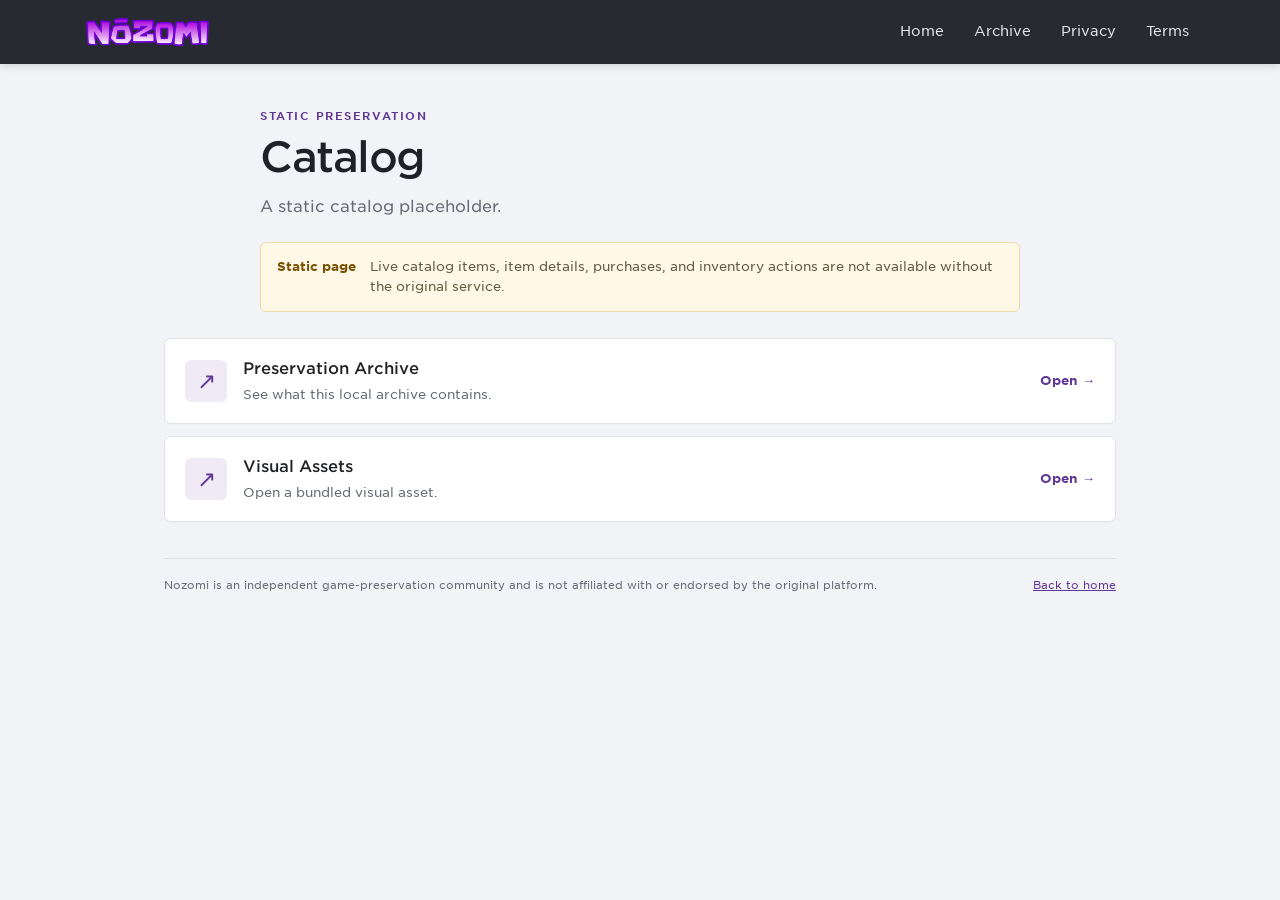
==== catalog/index.html @ 23b64516 "Test" ====
<!doctype html>
<html lang="en"><head><meta charset="utf-8"><meta name="viewport" content="width=device-width,initial-scale=1">
<meta name="description" content="A static catalog placeholder."><title>Catalog - Nozomi</title>
<link rel="icon" type="image/png" href="../nozomi-icon.png"><link rel="stylesheet" href="../styles/archive.css">
</head><body><header class="topbar"><a class="brand" href="../index.html" aria-label="Nozomi home"><img src="../img/nozomi-wordmark.png" alt="Nozomi"></a>
<nav aria-label="Main navigation"><a href="../index.html">Home</a><a href="../archive.html">Archive</a><a href="../auth/privacy/index.html">Privacy</a><a href="../auth/tos/index.html">Terms</a></nav></header>
<main class="page"><section class="intro"><p class="eyebrow">STATIC PRESERVATION</p><h1>Catalog</h1><p class="lead">A static catalog placeholder.</p>
<div class="notice"><strong>Static page</strong><span>Live catalog items, item details, purchases, and inventory actions are not available without the original service.</span></div></section>
<section class="entries" aria-label="Related resources"><article class="entry"><div class="entry-icon">↗</div><div class="entry-copy"><h2>Preservation Archive</h2><p>See what this local archive contains.</p></div><a class="entry-link" href="../archive.html">Open <span aria-hidden="true">→</span></a></article>
<article class="entry"><div class="entry-icon">↗</div><div class="entry-copy"><h2>Visual Assets</h2><p>Open a bundled visual asset.</p></div><a class="entry-link" href="../img/nozomi-wordmark.png">Open <span aria-hidden="true">→</span></a></article>
</section>
<footer><p>Nozomi is an independent game-preservation community and is not affiliated with or endorsed by the original platform.</p><a href="../index.html">Back to home</a></footer></main></body></html>
---- styles/archive.css ----
@font-face{font-family:Gotham;src:url("../fonts/gotham-ssm-400.woff2") format("woff2");font-weight:400;font-display:swap}
@font-face{font-family:Gotham;src:url("../fonts/gotham-ssm-500.woff2") format("woff2");font-weight:500;font-display:swap}
@font-face{font-family:Gotham;src:url("../fonts/gotham-ssm-700.woff2") format("woff2");font-weight:700;font-display:swap}
:root{color-scheme:light;--purple:#603795;--ink:#202127;--muted:#666b75;--line:#e0e2e7;--surface:#fff;--page:#f2f3f6}
*{box-sizing:border-box}
body{margin:0;background:var(--page);color:var(--ink);font-family:Gotham,Arial,sans-serif;line-height:1.55}
a{color:inherit}
.topbar{min-height:64px;background:#282a31;color:#fff;padding:10px max(22px,calc((100% - 1120px)/2));display:flex;align-items:center;justify-content:space-between;gap:24px;box-shadow:0 2px 8px #0002}
.brand{display:flex;align-items:center}.brand img{display:block;width:135px;max-height:42px;object-fit:contain}
nav{display:flex;gap:8px;flex-wrap:wrap}nav a{color:#e7e7eb;text-decoration:none;padding:8px 11px;border-radius:4px;font-size:14px}nav a:hover,nav a.active{background:#ffffff1b;color:#fff}
.page{max-width:1000px;margin:0 auto;padding:44px 24px 28px}
.intro{max-width:760px;margin:0 auto 26px}.eyebrow{font-size:11px;font-weight:700;letter-spacing:.14em;color:var(--purple);margin:0 0 8px}
h1{font-size:clamp(30px,5vw,42px);line-height:1.15;margin:0 0 14px;font-weight:500;letter-spacing:-.035em}
.lead{font-size:16px;color:var(--muted);margin:0 0 22px}
.notice{display:flex;gap:14px;align-items:flex-start;padding:14px 16px;background:#fff8e7;border:1px solid #f0dca4;border-radius:6px;margin:20px 0 26px;font-size:13px}.notice strong{white-space:nowrap;color:#775100}.notice span{color:#62583f}
.search-label{display:block;font-size:13px;font-weight:700;margin-bottom:7px}
input[type=search]{width:100%;height:46px;border:1px solid #cfd2da;border-radius:5px;background:#fff;padding:0 14px;font:inherit;font-size:14px;outline:none}
input[type=search]:focus{border-color:var(--purple);box-shadow:0 0 0 3px #60379520}
.result-count{font-size:12px;color:var(--muted);margin:9px 0 0}
.entries{display:grid;gap:12px}
.entry{display:grid;grid-template-columns:42px minmax(0,1fr) auto;align-items:center;gap:16px;background:var(--surface);border:1px solid var(--line);border-radius:7px;padding:18px 20px;box-shadow:0 1px 2px #161a2206;transition:border-color .15s,transform .15s}
.entry:hover{border-color:#b9a5d3;transform:translateY(-1px)}
.entry[hidden]{display:none}
.entry-icon{width:42px;height:42px;border-radius:6px;background:#f0eaf7;color:var(--purple);display:grid;place-items:center;font-size:23px}
.entry-copy h2{font-size:16px;font-weight:500;margin:0 0 3px}.entry-copy p{font-size:13px;color:var(--muted);margin:0}
.entry-link{white-space:nowrap;text-decoration:none;font-size:13px;font-weight:700;color:var(--purple);padding:7px 0 7px 12px}.entry-link:hover{text-decoration:underline}
.empty{text-align:center;padding:32px;color:var(--muted);background:#fff;border:1px dashed var(--line);border-radius:6px}
footer{display:flex;justify-content:space-between;gap:20px;align-items:center;border-top:1px solid var(--line);margin-top:36px;padding-top:18px;font-size:11px;color:var(--muted)}footer p{margin:0}footer a{color:var(--purple);white-space:nowrap}
@media(max-width:650px){.topbar{align-items:flex-start;flex-direction:column;padding:12px 18px;gap:8px}.page{padding:30px 15px 20px}.entry{grid-template-columns:36px minmax(0,1fr);gap:12px;padding:15px}.entry-icon{width:36px;height:36px}.entry-link{grid-column:2;padding:0}.notice{flex-direction:column;gap:3px}footer{align-items:flex-start;flex-direction:column;gap:8px}}
@media(prefers-reduced-motion:reduce){*,*::before,*::after{transition:none!important;scroll-behavior:auto!important}}
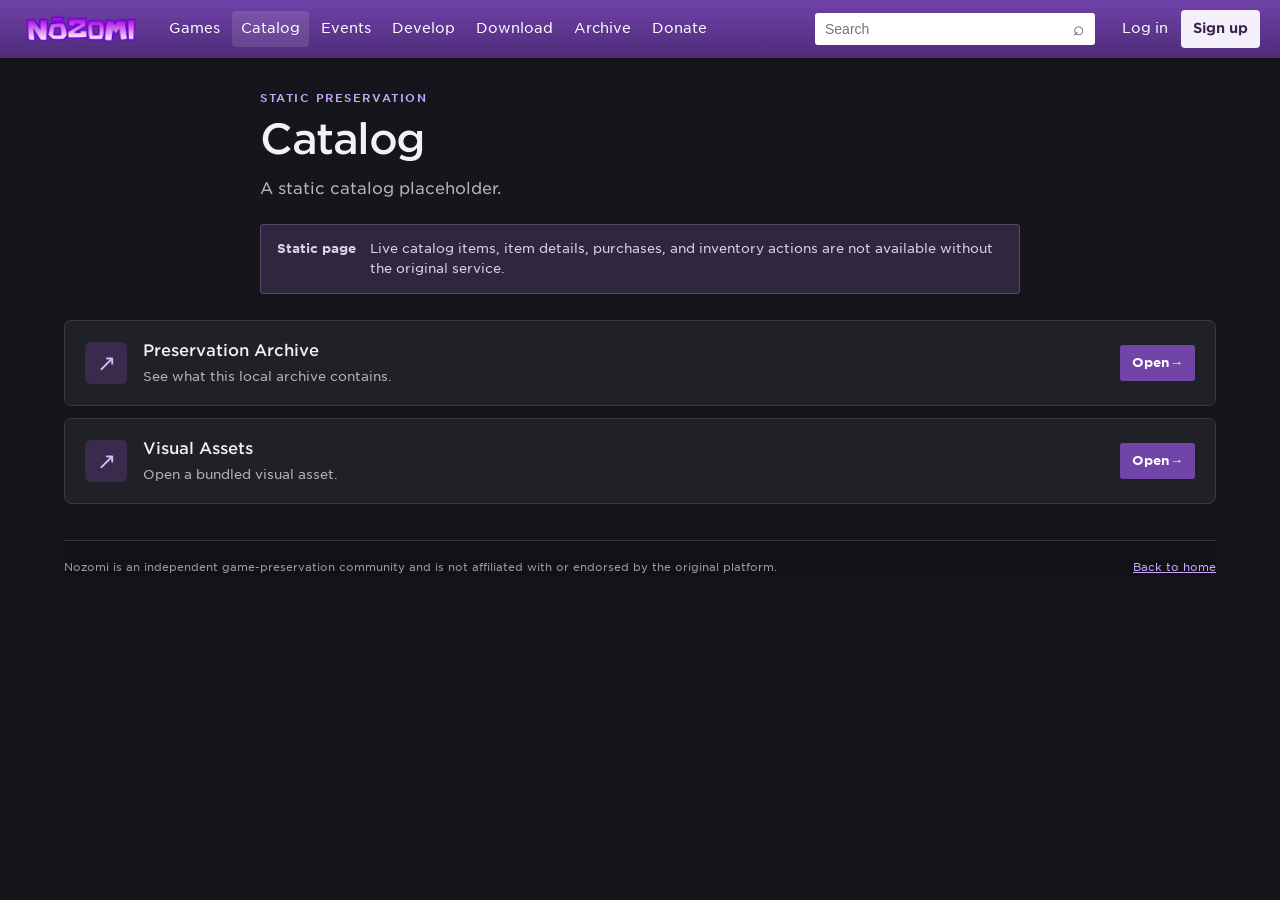
==== commit e0e88f77: "update" ====
--- a/catalog/index.html
+++ b/catalog/index.html
@@ -2,8 +2,13 @@
 <html lang="en"><head><meta charset="utf-8"><meta name="viewport" content="width=device-width,initial-scale=1">
 <meta name="description" content="A static catalog placeholder."><title>Catalog - Nozomi</title>
 <link rel="icon" type="image/png" href="../nozomi-icon.png"><link rel="stylesheet" href="../styles/archive.css">
-</head><body><header class="topbar"><a class="brand" href="../index.html" aria-label="Nozomi home"><img src="../img/nozomi-wordmark.png" alt="Nozomi"></a>
-<nav aria-label="Main navigation"><a href="../index.html">Home</a><a href="../archive.html">Archive</a><a href="../auth/privacy/index.html">Privacy</a><a href="../auth/tos/index.html">Terms</a></nav></header>
+<link rel="stylesheet" href="../styles/shared-site.css"></head><body><header class="site-header"><div class="site-header-inner">
+<a class="site-brand" href="../index.html" aria-label="Nozomi home"><img src="../img/nozomi-wordmark_v=20260913.png" alt="Nozomi"></a>
+<button class="site-menu" type="button" id="site-menu" aria-label="Toggle navigation" aria-expanded="false">☰</button>
+<nav class="site-nav" id="site-nav" aria-label="Main navigation"><a href="../games/">Games</a><a href="../catalog/" class="active">Catalog</a><a href="../events/">Events</a><a href="../develop/">Develop</a><a href="../download/">Download</a><a href="../archive.html">Archive</a><a href="../donate/">Donate</a></nav>
+<form class="site-search" id="site-search-form" role="search"><input type="search" aria-label="Search" placeholder="Search" autocomplete="off"><button type="submit" aria-label="Search">⌕</button></form>
+<div class="site-account"><a href="../login/">Log in</a><a class="signup-link" href="../signup/">Sign up</a></div>
+</div></header>
 <main class="page"><section class="intro"><p class="eyebrow">STATIC PRESERVATION</p><h1>Catalog</h1><p class="lead">A static catalog placeholder.</p>
 <div class="notice"><strong>Static page</strong><span>Live catalog items, item details, purchases, and inventory actions are not available without the original service.</span></div></section>
 <section class="entries" aria-label="Related resources"><article class="entry"><div class="entry-icon">↗</div><div class="entry-copy"><h2>Preservation Archive</h2><p>See what this local archive contains.</p></div><a class="entry-link" href="../archive.html">Open <span aria-hidden="true">→</span></a></article>
--- a/styles/shared-site.css
+++ b/styles/shared-site.css
@@ -0,0 +1,73 @@
+/* Shared Nozomi theme: dark by default, with the same navigation and buttons on every page. */
+:root{color-scheme:dark;--nozomi-bg:#15151b;--nozomi-panel:#202027;--nozomi-panel-2:#262630;--nozomi-border:#393943;--nozomi-text:#f2f2f6;--nozomi-muted:#b4b4c0;--nozomi-purple:#7144a8;--nozomi-purple-hover:#8658bf;--nozomi-link:#c8a8ff}
+html,body{background:var(--nozomi-bg)!important;color:var(--nozomi-text)!important}
+body{font-family:Gotham,'Source Sans Pro',Arial,sans-serif;min-height:100vh}
+a{color:var(--nozomi-link)}
+/* Shared header used by all the standalone pages. */
+.site-header{position:sticky;top:0;z-index:50;background:linear-gradient(180deg,#7042a9 0%,#4e2b79 100%);box-shadow:0 2px 8px #0005;color:#fff}
+.site-header-inner{max-width:1440px;min-height:58px;margin:0 auto;padding:6px 20px;display:flex;align-items:center;gap:18px}
+.site-brand{display:flex;align-items:center;flex:0 0 auto}
+.site-brand img{display:block;width:122px;height:36px;object-fit:contain}
+.site-nav{display:flex;align-items:center;gap:3px;min-width:0;flex:0 1 auto}
+.site-nav a,.site-account a{display:inline-flex;align-items:center;justify-content:center;white-space:nowrap;color:#fff;text-decoration:none;font-size:14px;padding:7px 9px;border-radius:4px}
+.site-nav a:hover,.site-nav a.active,.site-account a:hover{background:#ffffff1c;color:#fff}
+.site-search{display:flex;align-items:center;min-width:120px;max-width:280px;flex:1;margin-left:auto;height:32px;border:1px solid #ffffff70;border-radius:3px;background:#fff;color:#222}
+.site-search input{width:100%;min-width:0;height:30px;border:0;outline:0;background:transparent;color:#222;padding:4px 9px;font:14px Arial,sans-serif}
+.site-search button{height:30px;width:34px;border:0;background:transparent;color:#555;font-size:19px;cursor:pointer}
+.site-account{display:flex;align-items:center;gap:4px;flex:0 0 auto}
+.site-account a.signup-link{background:#f3f0f9;color:#38234f;font-weight:700;padding:8px 12px}
+.site-account a.signup-link:hover{background:#fff;color:#38234f}
+.site-menu{display:none;border:1px solid #ffffff50;border-radius:4px;background:#ffffff12;color:#fff;padding:7px 10px;font-size:20px}
+/* Darken legacy homepage panels without changing its layout. */
+.nozomi-home-content{color:var(--nozomi-text)!important;padding-top:32px!important}
+.nozomi-welcome,.nozomi-panel,.content-card,.entry,.empty-state,.empty{background:var(--nozomi-panel)!important;color:var(--nozomi-text)!important;border-color:var(--nozomi-border)!important;box-shadow:0 2px 8px #0002}
+.nozomi-welcome h1,.nozomi-panel h2,.empty-state strong,.section-heading h2{color:var(--nozomi-text)!important}
+.nozomi-welcome p,.nozomi-panel p,.nozomi-note,.section-copy,.lead,.entry-copy p,.result-count,.muted{color:var(--nozomi-muted)!important}
+.nozomi-button,.primary-button,.entry-link,.site-button{display:inline-flex;align-items:center;justify-content:center;background:var(--nozomi-purple)!important;color:#fff!important;border:0;border-radius:3px;padding:9px 14px;text-decoration:none;font-weight:600;cursor:pointer;transition:background .15s ease}
+.nozomi-button:hover,.primary-button:hover,.entry-link:hover,.site-button:hover{background:var(--nozomi-purple-hover)!important;color:#fff!important;text-decoration:none}
+.archive-notice{background:#33264a!important;border-color:#62458a!important;color:#eee!important}
+.archive-notice span{color:#d0c4e2!important}
+.footer-0-2-48,.site-footer,.page>footer{background:#111116!important;color:#9999a8!important;border-color:#33333c!important}
+.site-footer a,.page>footer a,.footer-0-2-48 a{color:#c8a8ff!important}
+/* Archive and information pages */
+.topbar{background:linear-gradient(180deg,#7042a9 0%,#4e2b79 100%)!important;color:#fff!important;box-shadow:0 2px 8px #0005!important}
+.topbar nav a{color:#fff!important}
+.page{max-width:1200px;padding-top:32px}
+.eyebrow{color:#c5a5f4!important}
+.notice{background:#30263e!important;border-color:#59466e!important;color:#ddd3ed!important;border-radius:3px}
+.notice strong,.notice span{color:#ddd3ed!important}
+.entry-icon{background:#3a2a4c!important;color:#d4b9ff!important}
+.entry-link{padding:8px 12px!important}
+.section-heading{border-color:var(--nozomi-border)!important}
+/* Sign up / log in forms share the site panels and button style. */
+.account-page{max-width:1200px;margin:0 auto;padding:44px 22px 56px;min-height:calc(100vh - 130px)}
+.account-layout{display:grid;grid-template-columns:minmax(0,1fr) minmax(320px,460px);gap:clamp(28px,6vw,90px);align-items:center;max-width:1000px;margin:0 auto}
+.account-intro h1{font-size:clamp(36px,5vw,58px);line-height:1.08;letter-spacing:-.04em;margin:12px 0;color:#fff}
+.account-intro p{max-width:420px;color:var(--nozomi-muted);line-height:1.75}
+.account-card{background:var(--nozomi-panel);border:1px solid var(--nozomi-border);padding:30px;border-radius:4px;box-shadow:0 8px 30px #0003}
+.account-card h2{font-size:24px;margin:0 0 8px;color:#fff}
+.account-card>p{color:var(--nozomi-muted);font-size:13px;line-height:1.7;margin:0 0 22px}
+.account-form{display:grid;gap:14px}
+.account-form label{display:grid;gap:6px;color:#dedee7;font-size:13px;font-weight:600}
+.account-form input{width:100%;height:43px;padding:10px 12px;background:#15151b;border:1px solid #444450;border-radius:3px;color:#fff;font:14px Gotham,Arial,sans-serif}
+.account-form input:focus{outline:2px solid #a982df;outline-offset:1px;border-color:#a982df}
+.account-form .site-button{width:100%;min-height:43px;margin-top:3px;font:600 14px Gotham,Arial,sans-serif}
+.account-switch{margin-top:18px!important;margin-bottom:0!important;font-size:13px!important}
+.account-switch a{color:#d0b3ff;font-weight:600}
+.account-status{margin-top:16px;padding:12px 13px;border:1px solid #5b4b6e;background:#30263e;color:#e0d5ef;border-radius:3px;font-size:12px;line-height:1.65}
+.site-footer{padding:20px max(20px,calc((100% - 1160px)/2));font-size:12px;line-height:1.7;border-top:1px solid #33333c}
+.site-footer-inner{display:flex;justify-content:space-between;align-items:center;gap:18px;flex-wrap:wrap}
+.site-footer nav{display:flex;gap:14px;flex-wrap:wrap}
+.site-footer nav a{color:#c8a8ff;text-decoration:none}
+@media(max-width:1100px){.site-header-inner{gap:10px;padding:6px 12px}.site-nav a{font-size:13px;padding:7px 6px}.site-search{max-width:190px}}
+@media(max-width:850px){.site-header-inner{flex-wrap:wrap;gap:8px}.site-menu{display:block}.site-nav{display:none;order:5;width:100%;flex:1 0 100%;overflow-x:auto;padding:2px 0 5px}.site-nav.open{display:flex}.site-search{margin-left:auto;max-width:220px}.site-account{margin-left:auto}.account-layout{grid-template-columns:1fr;gap:25px}.account-intro{text-align:center}.account-intro p{margin-left:auto;margin-right:auto}.account-page{padding-top:30px}}
+@media(max-width:520px){.site-header-inner{padding:7px 10px}.site-brand img{width:105px}.site-search{order:4;flex:1 1 100%;max-width:none}.site-account a{font-size:12px;padding:7px 8px}.account-card{padding:23px 20px}.account-intro h1{font-size:39px}.page{padding:26px 14px 22px}.site-footer-inner{align-items:flex-start;flex-direction:column}}
+@media(prefers-reduced-motion:reduce){*,*::before,*::after{transition:none!important}}
+/* Small account actions on the preserved homepage header. */
+.home-account-links{gap:5px!important;margin-left:4px}
+.home-account-links a{display:inline-flex;align-items:center;justify-content:center;padding:7px 10px;border-radius:3px;color:#fff;text-decoration:none;font-size:13px;white-space:nowrap}
+.home-account-links a:hover{background:#ffffff1c;color:#fff}
+.home-account-links a:last-child{background:#f3f0f9;color:#38234f;font-weight:700}
+.home-account-links a:last-child:hover{background:#fff;color:#38234f}
+.main-0-2-26{background:var(--nozomi-bg)!important}
+@media(max-width:767px){.home-account-links{margin-left:auto}.home-account-links a{padding:6px 8px;font-size:12px}}
